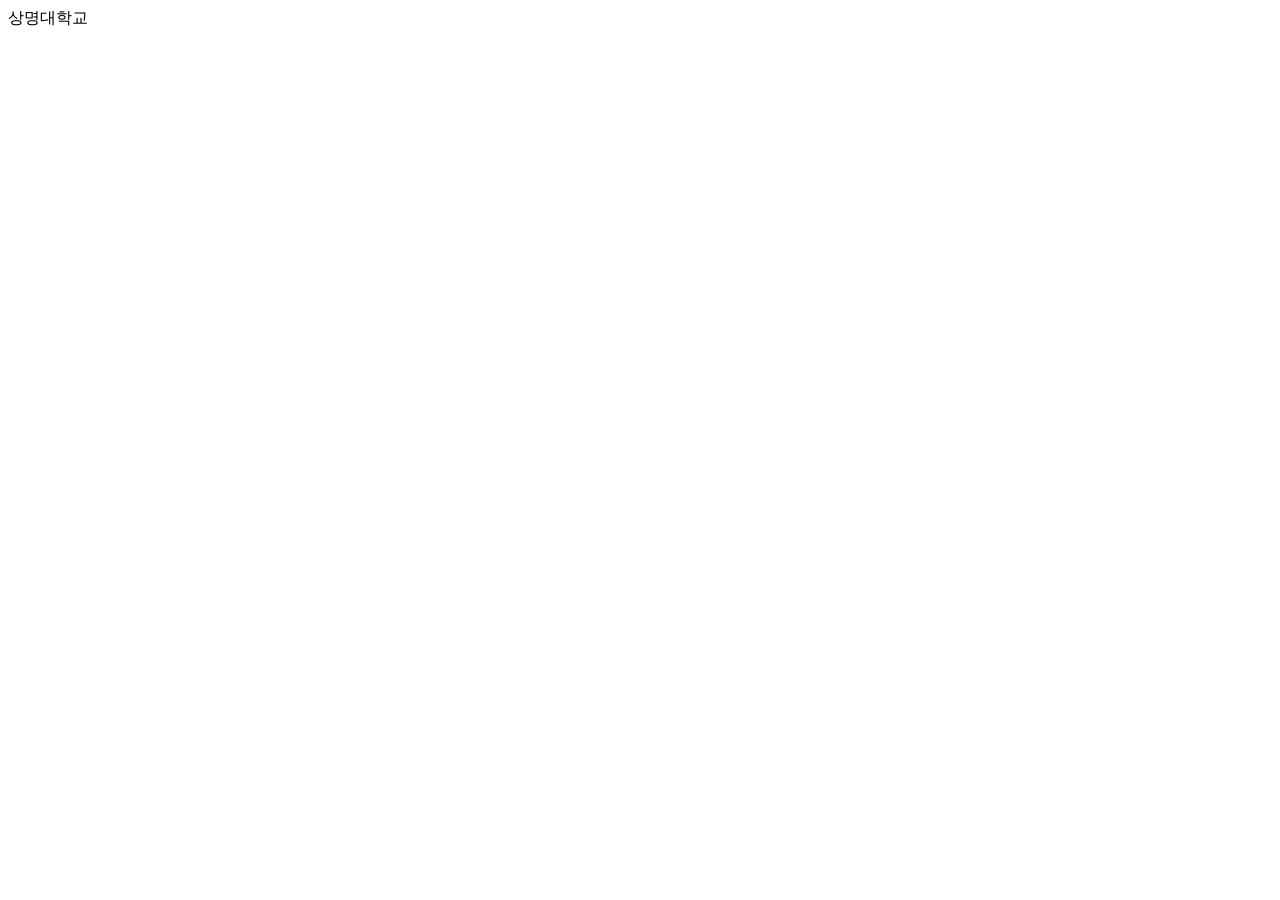
==== index.html @ 3e439102 "Create index.html" ====
<!DOCTYPE html>
<html lang="en">

<head>
    <meta charset="UTF-8">
    <meta name="viewport" content="width=device-width, initial-scale=1.0">
    <title>Document</title>
</head>

<body>
    상명대학교
</body>

</html>
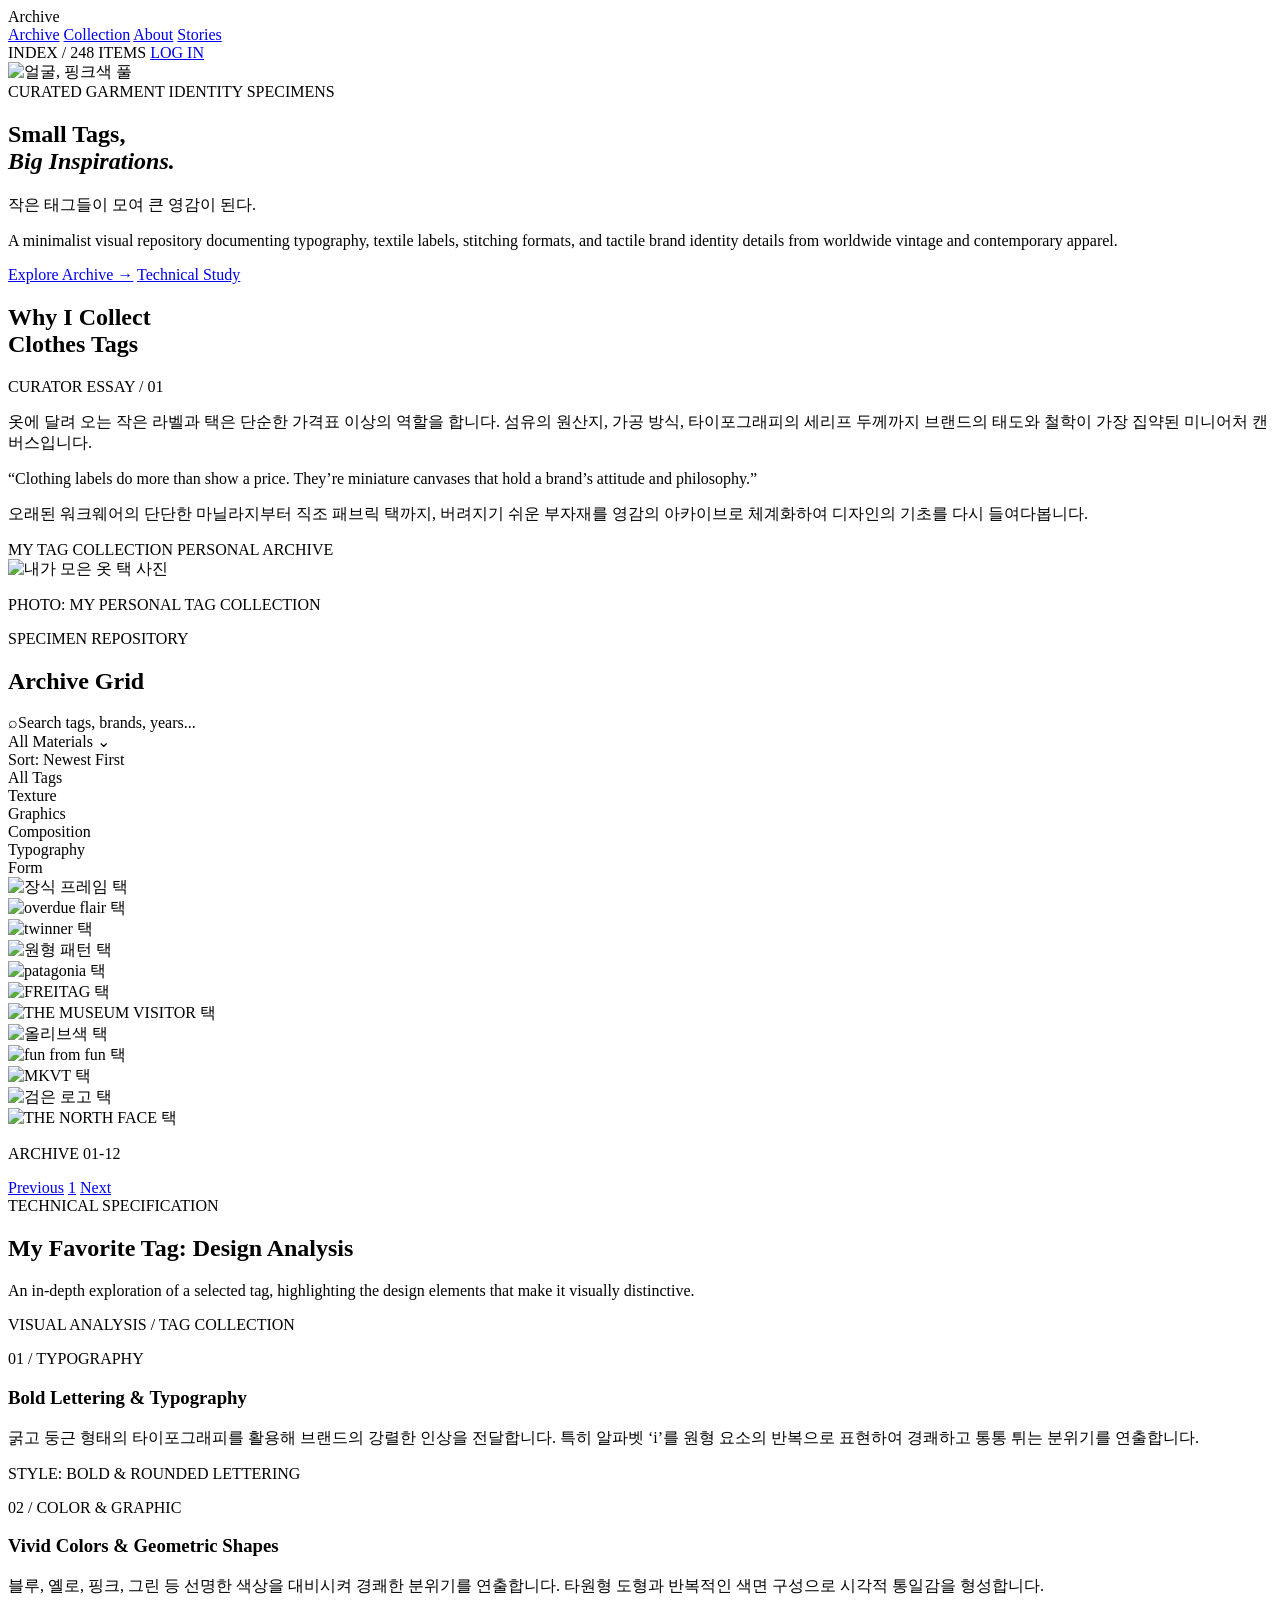
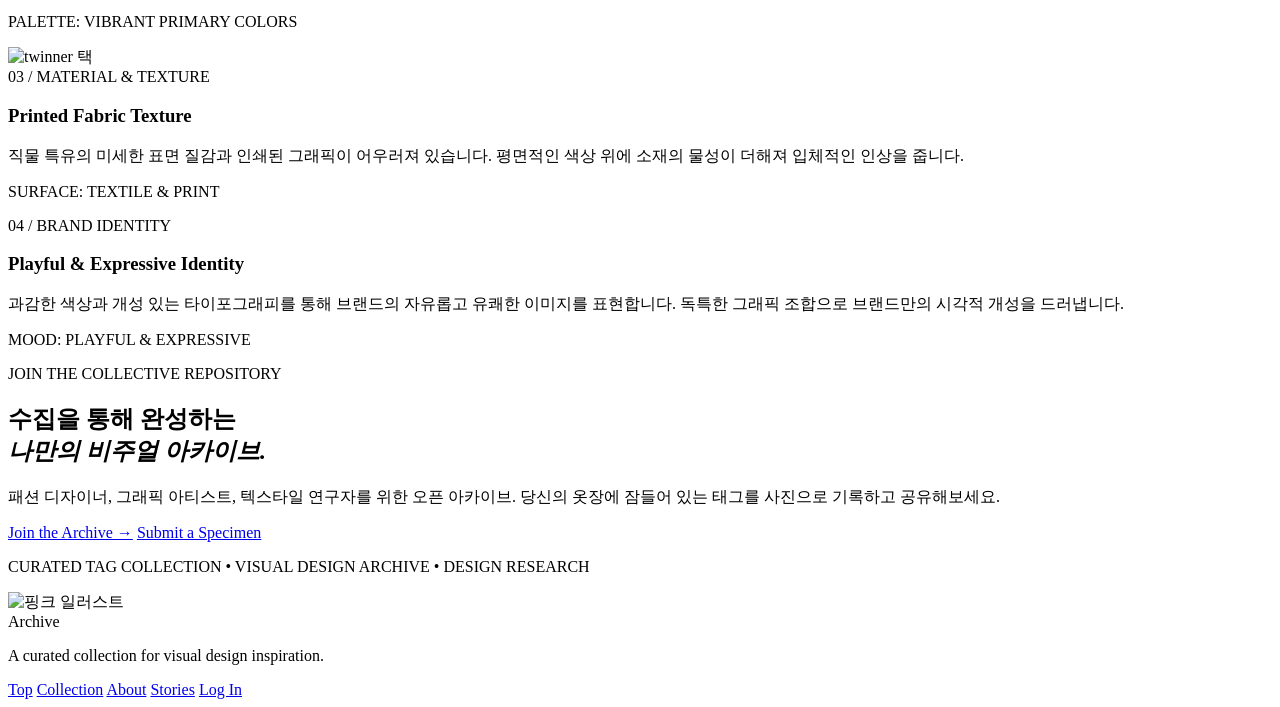
==== commit dfeb94d2: "Rename index (4).html to index.html" ====
--- a/index.html
+++ b/index.html
@@ -1,14 +1,236 @@
-<!DOCTYPE html>
+<!doctype html>
 <html lang="en">
-
-<head>
-    <meta charset="UTF-8">
-    <meta name="viewport" content="width=device-width, initial-scale=1.0">
-    <title>Document</title>
-</head>
-
-<body>
-    상명대학교
-</body>
-
-</html>+  <head>
+    <meta charset="UTF-8" />
+    <meta name="viewport" content="width=device-width, initial-scale=1.0" />
+    <title>Archive</title>
+    <link rel="stylesheet" href="index.css" />
+    <link rel="preconnect" href="https://fonts.googleapis.com" />
+    <link rel="preconnect" href="https://fonts.gstatic.com" crossorigin />
+    <link
+      href="https://fonts.googleapis.com/css2?family=JetBrains+Mono:wght@400;500&family=Noto+Sans+KR:wght@400;500;700;900&display=swap"
+      rel="stylesheet"
+    />
+  </head>
+  <body>
+    <header>
+      <div class="logo">Archive</div>
+      <nav>
+        <a href="#none">Archive</a>
+        <a href="#none">Collection</a>
+        <a href="#none">About</a>
+        <a href="#none">Stories</a>
+      </nav>
+      <div class="info">
+        <span>INDEX / 248 ITEMS</span>
+        <a class="login" href="#none">LOG IN</a>
+      </div>
+    </header>
+    <main>
+      <section class="hero">
+        <img src="images/hero.png" alt="얼굴, 핑크색 풀" />
+        <div class="txt">
+          <div class="tag">
+            <span class="dot"></span>CURATED GARMENT IDENTITY SPECIMENS
+          </div>
+          <h1>Small Tags,<br /><em>Big Inspirations.</em></h1>
+          <p class="sub">작은 태그들이 모여 큰 영감이 된다.</p>
+          <p class="desc">
+            A minimalist visual repository documenting typography, textile
+            labels, stitching formats, and tactile brand identity details from
+            worldwide vintage and contemporary apparel.
+          </p>
+          <div class="btns">
+            <a class="btn1" href="#none">Explore Archive →</a>
+            <a class="btn2" href="#none">Technical Study</a>
+          </div>
+        </div>
+      </section>
+
+      <section class="why">
+        <div class="inner">
+          <div class="left">
+            <h2>Why I Collect<br />Clothes Tags</h2>
+            <div class="essay">
+              <div class="label">CURATOR ESSAY / 01</div>
+              <p class="p1">
+                옷에 달려 오는 작은 라벨과 택은 단순한 가격표 이상의 역할을
+                합니다. 섬유의 원산지, 가공 방식, 타이포그래피의 세리프
+                두께까지 브랜드의 태도와 철학이 가장 집약된 미니어처
+                캔버스입니다.
+              </p>
+              <p class="p2">
+                “Clothing labels do more than show a price. They’re miniature
+                canvases that hold a brand’s attitude and philosophy.”
+              </p>
+              <p class="p3">
+                오래된 워크웨어의 단단한 마닐라지부터 직조 패브릭 택까지,
+                버려지기 쉬운 부자재를 영감의 아카이브로 체계화하여 디자인의
+                기초를 다시 들여다봅니다.
+              </p>
+            </div>
+          </div>
+          <div class="box">
+            <div class="top">
+              <span>MY TAG COLLECTION</span>
+              <span>PERSONAL ARCHIVE</span>
+            </div>
+            <div class="photo">
+              <img src="images/tags.jpg" alt="내가 모은 옷 택 사진" />
+            </div>
+            <p class="cap">PHOTO: MY PERSONAL TAG COLLECTION</p>
+          </div>
+        </div>
+      </section>
+            <section class="archive">
+        <div class="inner">
+          <div class="head">
+            <div>
+              <div class="label"><span class="sq"></span>SPECIMEN REPOSITORY</div>
+              <h2>Archive Grid</h2>
+            </div>
+            <div class="tools">
+              <div class="search"><span>⌕</span>Search tags, brands, years...</div>
+              <div class="select">All Materials <span>⌄</span></div>
+              <div class="select">Sort: Newest First</div>
+            </div>
+          </div>
+
+          <div class="chips">
+            <div class="chip is-active">All Tags</div>
+            <div class="chip">Texture</div>
+            <div class="chip">Graphics</div>
+            <div class="chip">Composition</div>
+            <div class="chip">Typography</div>
+            <div class="chip">Form</div>
+          </div>
+
+          <div class="card">
+            <div class="list"><img src="images/tag01.jpg" alt="장식 프레임 택" /></div>
+            <div class="list"><img src="images/tag02.jpg" alt="overdue flair 택" /></div>
+            <div class="list"><img src="images/tag03.jpg" alt="twinner 택" /></div>
+            <div class="list"><img src="images/tag04.jpg" alt="원형 패턴 택" /></div>
+            <div class="list"><img src="images/tag05.jpg" alt="patagonia 택" /></div>
+            <div class="list"><img src="images/tag06.jpg" alt="FREITAG 택" /></div>
+            <div class="list"><img src="images/tag07.jpg" alt="THE MUSEUM VISITOR 택" /></div>
+            <div class="list"><img src="images/tag08.jpg" alt="올리브색 택" /></div>
+            <div class="list"><img src="images/tag09.jpg" alt="fun from fun 택" /></div>
+            <div class="list"><img src="images/tag10.jpg" alt="MKVT 택" /></div>
+            <div class="list"><img src="images/tag11.jpg" alt="검은 로고 택" /></div>
+            <div class="list"><img src="images/tag12.jpg" alt="THE NORTH FACE 택" /></div>
+          </div>
+
+          <div class="bottom">
+            <p class="count">ARCHIVE 01-12</p>
+            <div class="pager">
+              <a class="prev" href="#none">Previous</a>
+              <a class="num" href="#none">1</a>
+              <a class="next" href="#none">Next</a>
+            </div>
+          </div>
+        </div>
+      </section>
+            <section class="fav">
+        <div class="inner">
+          <div class="label"><span class="dot"></span>TECHNICAL SPECIFICATION</div>
+          <h2>My Favorite Tag: Design Analysis</h2>
+          <p class="intro">
+            An in-depth exploration of a selected tag, highlighting the design
+            elements that make it visually distinctive.
+          </p>
+
+          <div class="panel">
+            <p class="cap">VISUAL ANALYSIS / TAG COLLECTION</p>
+            <div class="body">
+              <div class="col">
+                <div class="box">
+                  <div class="no">01 / TYPOGRAPHY</div>
+                  <h3>Bold Lettering &amp; Typography</h3>
+                  <p class="d">
+                    굵고 둥근 형태의 타이포그래피를 활용해 브랜드의 강렬한 인상을
+                    전달합니다. 특히 알파벳 ‘i’를 원형 요소의 반복으로 표현하여
+                    경쾌하고 통통 튀는 분위기를 연출합니다.
+                  </p>
+                  <p class="foot">STYLE: BOLD &amp; ROUNDED LETTERING</p>
+                </div>
+                <div class="box">
+                  <div class="no">02 / COLOR &amp; GRAPHIC</div>
+                  <h3>Vivid Colors &amp; Geometric Shapes</h3>
+                  <p class="d">
+                    블루, 옐로, 핑크, 그린 등 선명한 색상을 대비시켜 경쾌한
+                    분위기를 연출합니다. 타원형 도형과 반복적인 색면 구성으로
+                    시각적 통일감을 형성합니다.
+                  </p>
+                  <p class="foot">PALETTE: VIBRANT PRIMARY COLORS</p>
+                </div>
+              </div>
+
+              <div class="center">
+                <img src="images/tag03.jpg" alt="twinner 택" />
+                <span class="line"></span>
+                <span class="pt"></span>
+              </div>
+
+              <div class="col">
+                <div class="box">
+                  <div class="no">03 / MATERIAL &amp; TEXTURE</div>
+                  <h3>Printed Fabric Texture</h3>
+                  <p class="d">
+                    직물 특유의 미세한 표면 질감과 인쇄된 그래픽이 어우러져
+                    있습니다. 평면적인 색상 위에 소재의 물성이 더해져 입체적인
+                    인상을 줍니다.
+                  </p>
+                  <p class="foot">SURFACE: TEXTILE &amp; PRINT</p>
+                </div>
+                <div class="box">
+                  <div class="no">04 / BRAND IDENTITY</div>
+                  <h3>Playful &amp; Expressive Identity</h3>
+                  <p class="d">
+                    과감한 색상과 개성 있는 타이포그래피를 통해 브랜드의 자유롭고
+                    유쾌한 이미지를 표현합니다. 독특한 그래픽 조합으로 브랜드만의
+                    시각적 개성을 드러냅니다.
+                  </p>
+                  <p class="foot">MOOD: PLAYFUL &amp; EXPRESSIVE</p>
+                </div>
+              </div>
+            </div>
+          </div>
+        </div>
+      </section>
+            <section class="cta">
+        <div class="inner">
+          <p class="en">JOIN THE COLLECTIVE REPOSITORY</p>
+          <h2>수집을 통해 완성하는<br /><em>나만의 비주얼 아카이브.</em></h2>
+          <p class="desc">
+            패션 디자이너, 그래픽 아티스트, 텍스타일 연구자를 위한 오픈
+            아카이브. 당신의 옷장에 잠들어 있는 태그를 사진으로 기록하고
+            공유해보세요.
+          </p>
+          <div class="btns">
+            <a class="btn1" href="#none">Join the Archive →</a>
+            <a class="btn2" href="#none">Submit a Specimen</a>
+          </div>
+          <p class="note">
+            CURATED TAG COLLECTION • VISUAL DESIGN ARCHIVE • DESIGN RESEARCH
+          </p>
+        </div>
+      </section>
+    </main>
+        <footer>
+      <img src="images/coral.png" alt="핑크 일러스트" />
+      <div class="inner">
+        <div class="left">
+          <div class="logo">Archive</div>
+          <p>A curated collection for visual design inspiration.</p>
+        </div>
+        <nav>
+          <a href="#none">Top</a>
+          <a href="#none">Collection</a>
+          <a href="#none">About</a>
+          <a href="#none">Stories</a>
+          <a href="#none">Log In</a>
+        </nav>
+      </div>
+    </footer>
+  </body>
+</html>
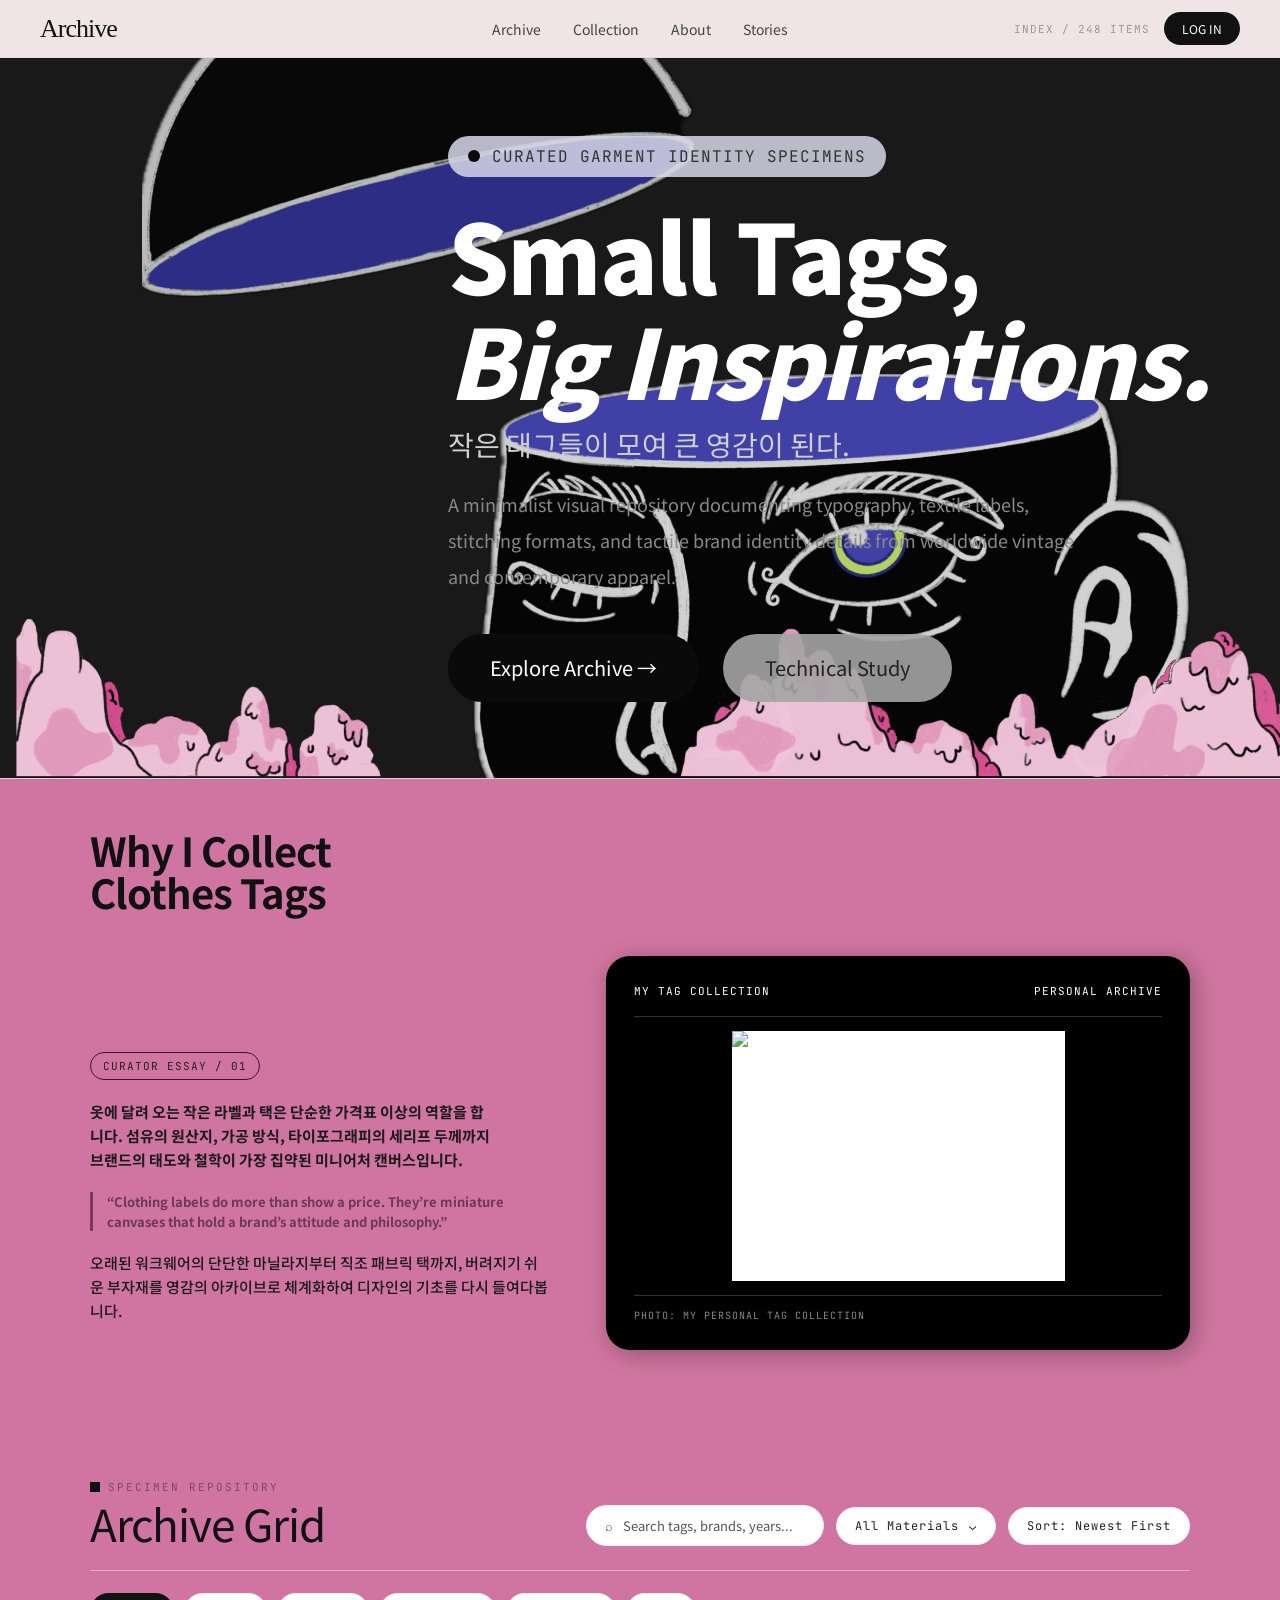
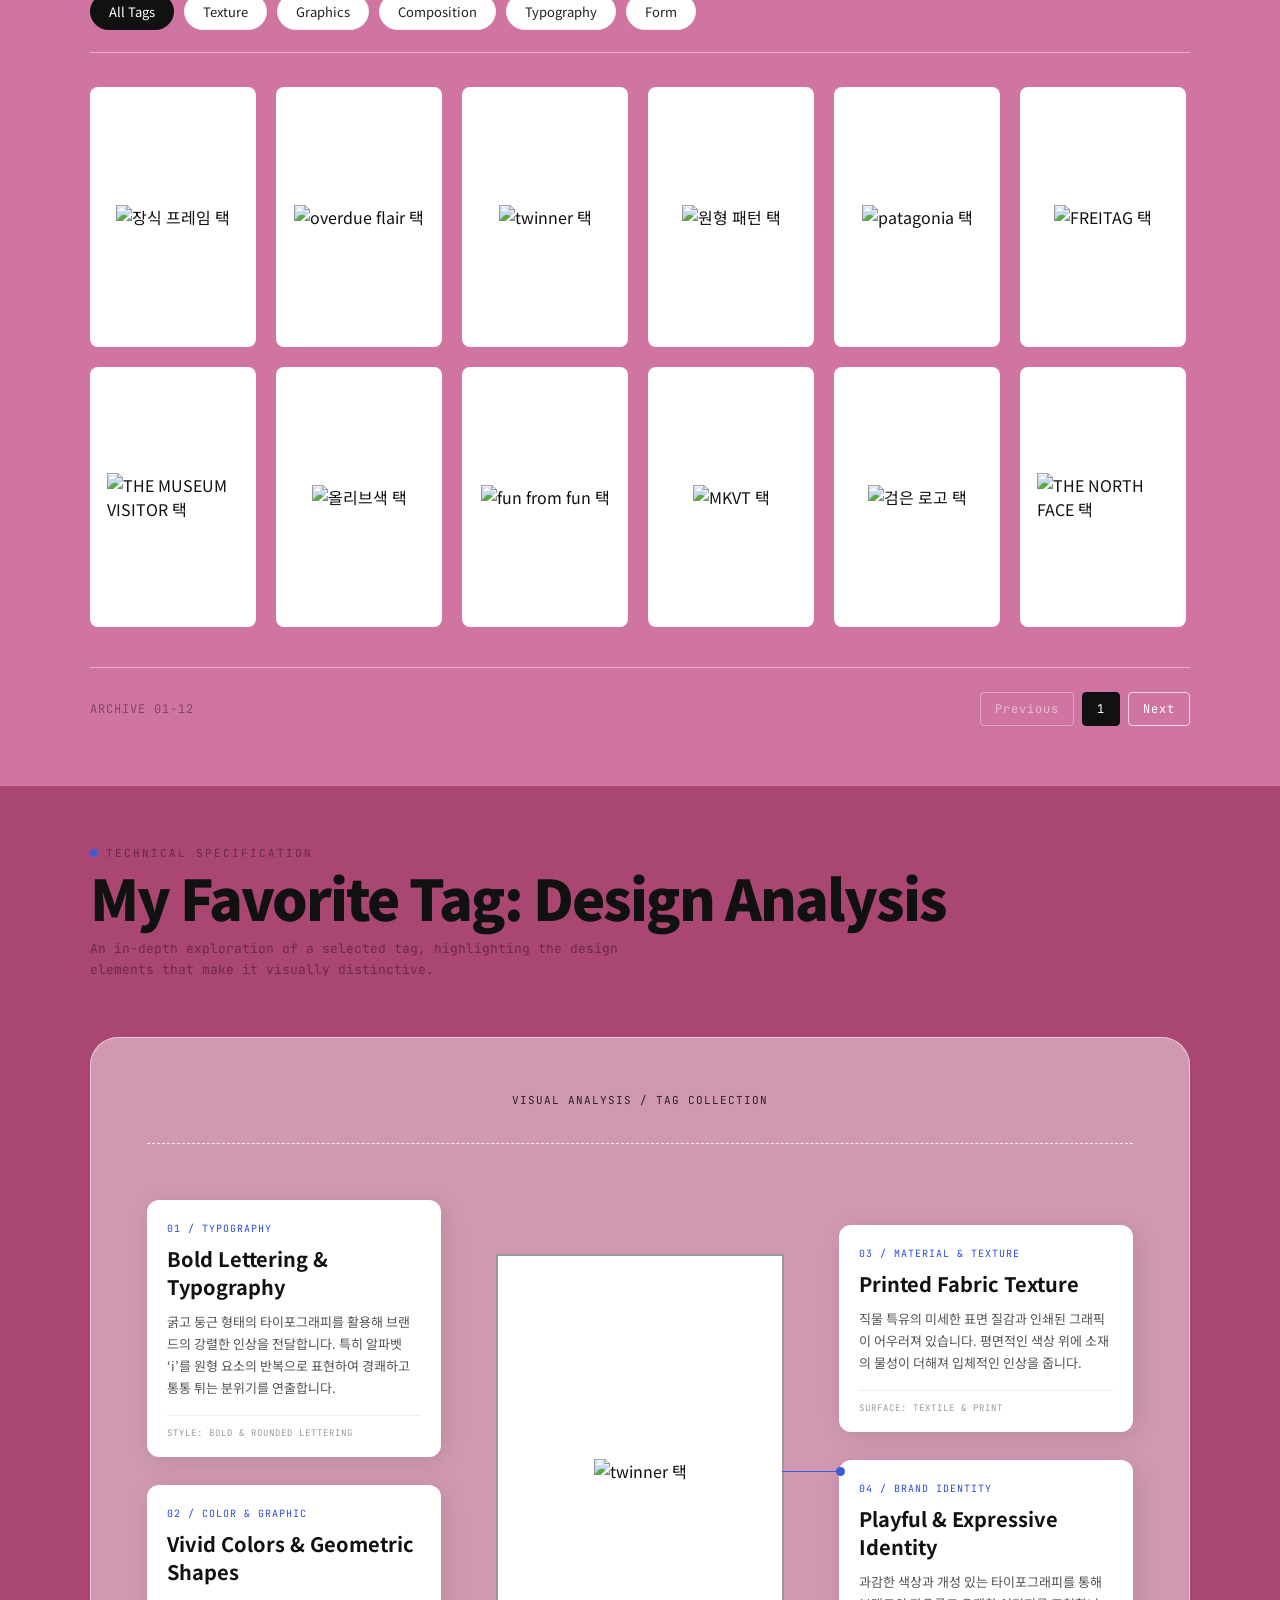
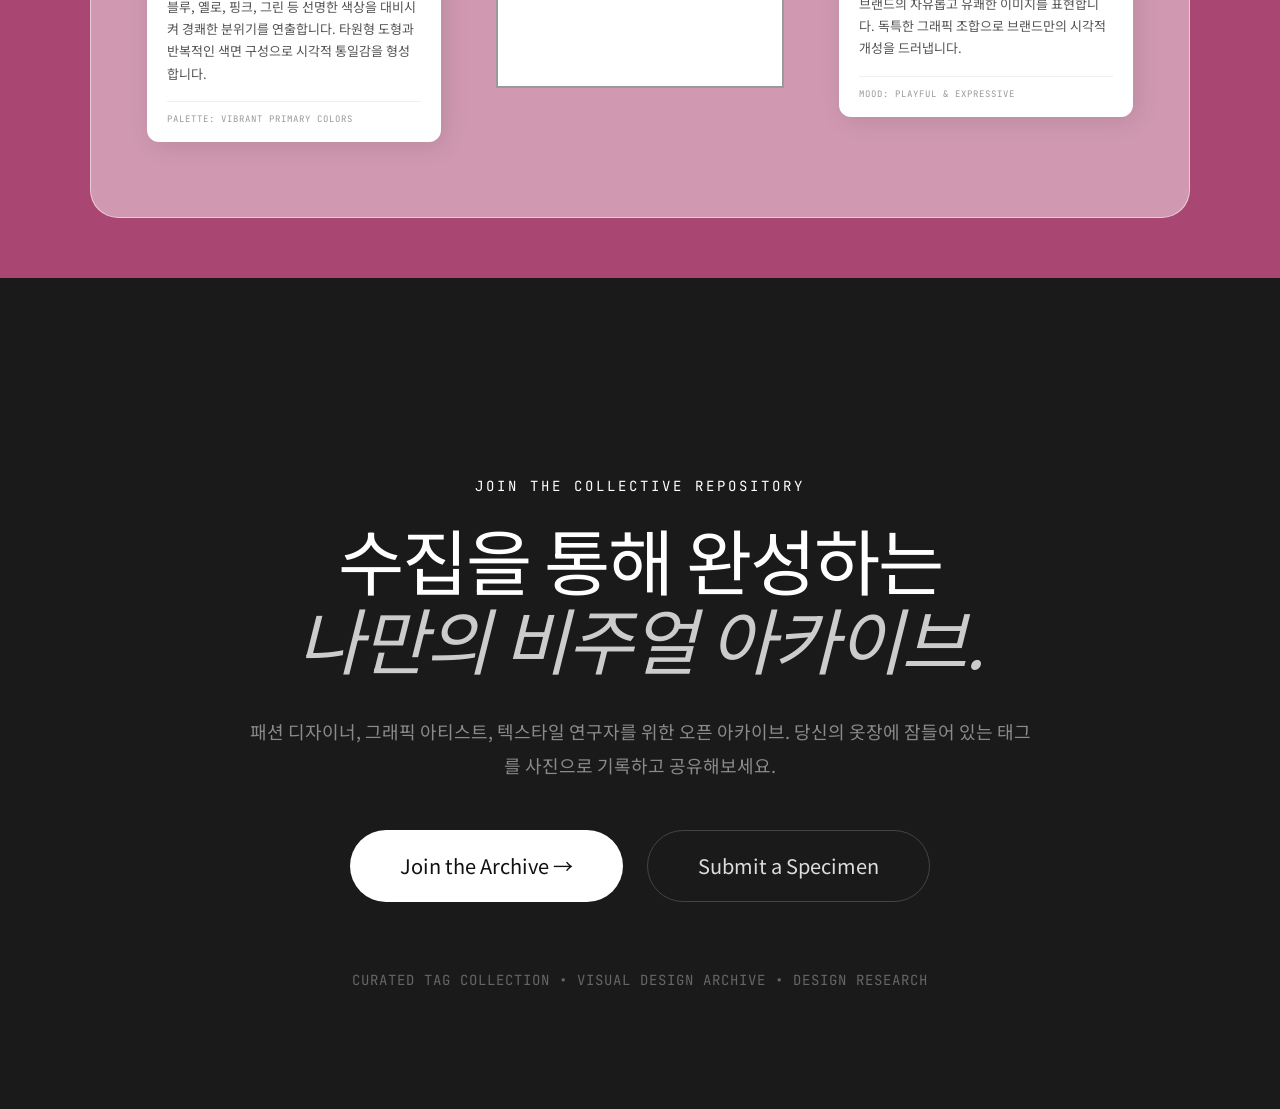
==== commit bfff1b72: "Add files via upload" ====
--- a/index.html
+++ b/index.html
@@ -216,21 +216,5 @@
         </div>
       </section>
     </main>
-        <footer>
-      <img src="images/coral.png" alt="핑크 일러스트" />
-      <div class="inner">
-        <div class="left">
-          <div class="logo">Archive</div>
-          <p>A curated collection for visual design inspiration.</p>
-        </div>
-        <nav>
-          <a href="#none">Top</a>
-          <a href="#none">Collection</a>
-          <a href="#none">About</a>
-          <a href="#none">Stories</a>
-          <a href="#none">Log In</a>
-        </nav>
-      </div>
-    </footer>
   </body>
-</html>
+</html>
--- a/index.css
+++ b/index.css
@@ -0,0 +1,957 @@
+body {
+  font-family: "Noto Sans KR", sans-serif;
+  margin: 0;
+  background-color: #1a1a1a;
+  color: #fff;
+}
+h1 {
+  font-size: 96px;
+  font-weight: 900;
+  letter-spacing: -2px;
+  line-height: 1.1em;
+  margin: 0;
+}
+h2 {
+  font-size: 40px;
+  font-weight: 700;
+  letter-spacing: -1px;
+  line-height: 1.05em;
+  margin: 0;
+}
+p {
+  font-size: 18px;
+  line-height: 2em;
+  color: #8a8a8a;
+  margin: 0;
+}
+a {
+  text-decoration: none;
+  color: #fff;
+}
+.inner {
+  width: 1100px;
+  margin: 0 auto;
+}
+
+/* ===== 상단 메뉴 ===== */
+header {
+  display: flex;
+  align-items: center;
+  padding: 12px 40px;
+  background-color: #efe4e6;
+  border-bottom: 1px solid #ddd;
+}
+header .logo {
+  flex: 1;
+  font-family: serif;
+  font-size: 26px;
+  letter-spacing: -1px;
+  color: #111;
+}
+header nav {
+  display: flex;
+  gap: 32px;
+}
+header nav a {
+  font-size: 14px;
+  color: #444;
+}
+header .info {
+  flex: 1;
+  display: flex;
+  justify-content: flex-end;
+  align-items: center;
+  gap: 14px;
+}
+header .info span {
+  font-family: "JetBrains Mono", monospace;
+  font-size: 11px;
+  letter-spacing: 1px;
+  color: #999;
+}
+header .login {
+  padding: 8px 18px;
+  border-radius: 100px;
+  background-color: #111;
+  color: #fff;
+  font-size: 12px;
+}
+
+/* ===== 히어로 ===== */
+.hero {
+  position: relative;
+}
+.hero img {
+  display: block;
+  width: 100%;
+}
+.hero .txt {
+  position: absolute;
+  top: 0;
+  left: 0;
+  width: 100%;
+  height: 100%;
+  padding-left: 35%;
+  box-sizing: border-box;
+  display: flex;
+  flex-direction: column;
+  justify-content: center;
+  align-items: flex-start;
+}
+.hero .tag {
+  background-color: rgba(215, 215, 232, 0.85);
+  color: #333;
+  font-family: "JetBrains Mono", monospace;
+  font-size: 16px;
+  letter-spacing: 1px;
+  padding: 10px 20px;
+  border-radius: 100px;
+  display: flex;
+  align-items: center;
+  gap: 12px;
+  margin-bottom: 24px;
+}
+.hero .dot {
+  width: 12px;
+  height: 12px;
+  border-radius: 50%;
+  background-color: #0a0a0a;
+}
+.hero .sub {
+  font-size: 28px;
+  line-height: 1.2em;
+  color: #cfcfcf;
+  margin-top: 16px;
+}
+.hero .desc {
+  width: 640px;
+  margin-top: 24px;
+}
+.hero .btns {
+  display: flex;
+  gap: 24px;
+  margin-top: 40px;
+}
+.hero .btns a {
+  display: flex;
+  align-items: center;
+  height: 68px;
+  padding: 0 42px;
+  border-radius: 100px;
+  font-size: 20px;
+}
+.hero .btn1 {
+  background-color: #0a0a0a;
+}
+.hero .btn2 {
+  background-color: rgba(165, 165, 165, 0.9);
+  color: #222;
+}
+
+/* ===== Why I Collect ===== */
+.why {
+  background-color: #d075a1;
+  color: #111;
+  padding: 50px 0 130px;
+}
+.why .inner {
+  display: flex;
+  justify-content: space-between;
+  align-items: flex-start;
+}
+.why .left {
+  width: 470px;
+}
+.why .essay {
+  margin-top: 138px;
+}
+.why .label {
+  display: inline-block;
+  padding: 6px 12px;
+  border: 1px solid #3a1a2a;
+  border-radius: 100px;
+  font-family: "JetBrains Mono", monospace;
+  font-size: 11px;
+  letter-spacing: 1px;
+  color: #222;
+}
+.why .p1 {
+  width: 400px;
+  margin-top: 20px;
+  font-size: 15px;
+  font-weight: 700;
+  line-height: 1.6em;
+  color: #1a1a1a;
+}
+.why .p2 {
+  width: 400px;
+  margin: 20px 0;
+  padding-left: 14px;
+  border-left: 3px solid #7a3a5a;
+  font-size: 13px;
+  font-weight: 700;
+  line-height: 1.5em;
+  color: #6b3a55;
+}
+.why .p3 {
+  width: 460px;
+  font-size: 15px;
+  font-weight: 500;
+  line-height: 1.6em;
+  color: #1a1a1a;
+}
+.why .box {
+  width: 584px;
+  margin-top: 127px;
+  padding: 28px;
+  box-sizing: border-box;
+  background-color: #000;
+  color: #fff;
+  border-radius: 24px;
+  box-shadow: 4px 4px 24px rgba(0, 0, 0, 0.3);
+}
+.why .top {
+  display: flex;
+  justify-content: space-between;
+  padding-bottom: 18px;
+  border-bottom: 1px solid #333;
+  font-family: "JetBrains Mono", monospace;
+  font-size: 11px;
+  letter-spacing: 1px;
+}
+.why .photo {
+  padding: 14px 0;
+}
+.why .photo img {
+  display: block;
+  width: 333px;
+  height: 250px;
+  margin: 0 auto;
+  background-color: #fff;
+}
+.why .cap {
+  padding-top: 14px;
+  border-top: 1px solid #333;
+  font-family: "JetBrains Mono", monospace;
+  font-size: 10px;
+  letter-spacing: 1px;
+  line-height: 1.2em;
+  color: #888;
+}
+/* ===== Archive Grid ===== */
+.archive {
+  background-color: #d075a1;
+  color: #111;
+  padding: 0 0 60px;
+}
+.archive .head {
+  display: flex;
+  justify-content: space-between;
+  align-items: flex-end;
+  padding-bottom: 24px;
+  border-bottom: 1px solid rgba(255, 255, 255, 0.4);
+}
+.archive .label {
+  display: flex;
+  align-items: center;
+  gap: 8px;
+  font-family: "JetBrains Mono", monospace;
+  font-size: 11px;
+  letter-spacing: 2px;
+  color: #7d4a63;
+}
+.archive .sq {
+  width: 10px;
+  height: 10px;
+  background-color: #111;
+}
+.archive h2 {
+  margin-top: 6px;
+  font-size: 44px;
+  font-weight: 400;
+}
+.archive .tools {
+  display: flex;
+  align-items: center;
+  gap: 12px;
+}
+.archive .tools div {
+  display: flex;
+  align-items: center;
+  gap: 10px;
+  padding: 10px 18px;
+  background-color: #fff;
+  border: 1px solid #eee;
+  border-radius: 100px;
+  font-size: 13px;
+  color: #555;
+}
+.archive .tools .search {
+  width: 200px;
+}
+.archive .tools .select {
+  font-family: "JetBrains Mono", monospace;
+  font-size: 12px;
+  letter-spacing: 1px;
+  color: #222;
+}
+
+.archive .chips {
+  display: flex;
+  gap: 10px;
+  padding: 22px 0;
+  border-bottom: 1px solid rgba(255, 255, 255, 0.4);
+}
+.archive .chip {
+  padding: 8px 18px;
+  background-color: #fff;
+  border: 1px solid #eee;
+  border-radius: 100px;
+  font-size: 13px;
+  color: #222;
+}
+.archive .chip.is-active {
+  background-color: #111;
+  border-color: #111;
+  color: #fff;
+}
+
+.archive .card {
+  display: flex;
+  flex-wrap: wrap;
+  gap: 20px;
+  padding: 34px 0 40px;
+}
+.archive .list {
+  display: flex;
+  justify-content: center;
+  align-items: center;
+  width: 166px;
+  height: 260px;
+  background-color: #fff;
+  border-radius: 8px;
+}
+.archive .list img {
+  display: block;
+  max-width: 80%;
+  max-height: 80%;
+}
+
+.archive .bottom {
+  display: flex;
+  justify-content: space-between;
+  align-items: center;
+  padding-top: 24px;
+  border-top: 1px solid rgba(255, 255, 255, 0.4);
+}
+.archive .count {
+  font-family: "JetBrains Mono", monospace;
+  font-size: 12px;
+  letter-spacing: 1px;
+  line-height: 1.2em;
+  color: #7d4a63;
+}
+.archive .pager {
+  display: flex;
+  align-items: center;
+  gap: 8px;
+}
+.archive .pager a {
+  padding: 8px 14px;
+  border: 1px solid rgba(255, 255, 255, 0.7);
+  border-radius: 4px;
+  font-family: "JetBrains Mono", monospace;
+  font-size: 12px;
+  letter-spacing: 1px;
+}
+.archive .pager .prev {
+  opacity: 0.5;
+}
+.archive .pager .num {
+  background-color: #111;
+  border-color: #111;
+}
+/* ===== My Favorite Tag ===== */
+.fav {
+  background-color: #a94672;
+  color: #111;
+  padding: 60px 0;
+}
+.fav .label {
+  display: flex;
+  align-items: center;
+  gap: 8px;
+  font-family: "JetBrains Mono", monospace;
+  font-size: 11px;
+  letter-spacing: 2px;
+  color: #6b2a4b;
+}
+.fav .dot {
+  width: 8px;
+  height: 8px;
+  border-radius: 50%;
+  background-color: #3b5bdb;
+}
+.fav h2 {
+  margin-top: 8px;
+  font-size: 56px;
+  font-weight: 900;
+  letter-spacing: -2px;
+}
+.fav .intro {
+  width: 560px;
+  margin-top: 12px;
+  font-family: "JetBrains Mono", monospace;
+  font-size: 13px;
+  line-height: 1.6em;
+  color: #6b2a4b;
+}
+
+.fav .panel {
+  margin-top: 56px;
+  padding: 56px 56px 75px;
+  box-sizing: border-box;
+  background-color: rgba(255, 255, 255, 0.45);
+  border: 1px solid rgba(255, 255, 255, 0.5);
+  border-radius: 28px;
+}
+.fav .cap {
+  padding-bottom: 36px;
+  border-bottom: 1px dashed rgba(255, 255, 255, 0.8);
+  font-family: "JetBrains Mono", monospace;
+  font-size: 11px;
+  letter-spacing: 1px;
+  line-height: 1.2em;
+  text-align: center;
+  color: #222;
+}
+.fav .body {
+  display: flex;
+  justify-content: space-between;
+  align-items: center;
+  margin-top: 56px;
+}
+.fav .col {
+  display: flex;
+  flex-direction: column;
+  gap: 28px;
+  width: 294px;
+}
+
+.fav .box {
+  padding: 22px 20px 18px;
+  box-sizing: border-box;
+  background-color: #fff;
+  border-radius: 12px;
+  box-shadow: 4px 4px 24px rgba(0, 0, 0, 0.1);
+}
+.fav .no {
+  font-family: "JetBrains Mono", monospace;
+  font-size: 10px;
+  letter-spacing: 1px;
+  color: #2a4bd8;
+}
+.fav .box h3 {
+  margin: 10px 0;
+  font-size: 20px;
+  font-weight: 700;
+  line-height: 1.4em;
+}
+.fav .box .d {
+  font-size: 13px;
+  line-height: 1.7em;
+  color: #555;
+}
+.fav .box .foot {
+  margin-top: 16px;
+  padding-top: 12px;
+  border-top: 1px solid #eee;
+  font-family: "JetBrains Mono", monospace;
+  font-size: 9px;
+  letter-spacing: 1px;
+  line-height: 1.2em;
+  color: #999;
+}
+
+.fav .center {
+  position: relative;
+  display: flex;
+  justify-content: center;
+  align-items: center;
+  width: 288px;
+  height: 434px;
+  box-sizing: border-box;
+  background-color: #fff;
+  border: 2px solid #999;
+}
+.fav .center img {
+  display: block;
+  max-width: 60%;
+  max-height: 85%;
+}
+.fav .line {
+  position: absolute;
+  top: 50%;
+  left: 100%;
+  width: 58px;
+  height: 1px;
+  background-color: #3b5bdb;
+}
+.fav .pt {
+  position: absolute;
+  top: 50%;
+  left: 100%;
+  width: 9px;
+  height: 9px;
+  margin: -4px 0 0 54px;
+  border-radius: 50%;
+  background-color: #3b5bdb;
+}
+/* ===== CTA ===== */
+.cta {
+  background-color: #1a1a1a;
+  padding: 200px 0 120px;
+  text-align: center;
+}
+.cta .en {
+  font-family: "JetBrains Mono", monospace;
+  font-size: 14px;
+  letter-spacing: 3px;
+  line-height: 1.2em;
+  color: #fff;
+}
+.cta h2 {
+  margin-top: 24px;
+  font-size: 72px;
+  font-weight: 400;
+  letter-spacing: -2px;
+  line-height: 1.1em;
+  color: #fff;
+}
+.cta h2 em {
+  color: #ccc;
+}
+.cta .desc {
+  width: 790px;
+  margin: 36px auto 0;
+  line-height: 1.9em;
+}
+.cta .btns {
+  display: flex;
+  justify-content: center;
+  gap: 24px;
+  margin-top: 48px;
+}
+.cta .btns a {
+  display: flex;
+  align-items: center;
+  height: 72px;
+  padding: 0 50px;
+  box-sizing: border-box;
+  border-radius: 100px;
+  font-size: 20px;
+}
+.cta .btn1 {
+  background-color: #fff;
+  color: #111;
+}
+.cta .btn2 {
+  border: 1px solid #444;
+  color: #ddd;
+}
+.cta .note {
+  margin-top: 70px;
+  font-family: "JetBrains Mono", monospace;
+  font-size: 14px;
+  letter-spacing: 1px;
+  line-height: 1.2em;
+  color: #666;
+}
+
+/* ===== footer ===== */
+footer {
+  position: relative;
+  height: 275px;
+  background-color: #1a1a1a;
+}
+footer img {
+  position: absolute;
+  left: 0;
+  bottom: 0;
+  width: 100%;
+}
+footer .inner {
+  position: relative;
+  display: flex;
+  justify-content: space-between;
+  align-items: flex-start;
+  padding-top: 12px;
+  border-top: 1px solid #2c2c2c;
+}
+footer .logo {
+  font-family: serif;
+  font-size: 24px;
+  letter-spacing: -1px;
+  color: #fff;
+}
+footer p {
+  margin-top: 4px;
+  font-family: "JetBrains Mono", monospace;
+  font-size: 13px;
+  line-height: 1.4em;
+  color: #666;
+}
+footer nav {
+  display: flex;
+  gap: 50px;
+  margin-top: 14px;
+}
+footer nav a {
+  font-family: "JetBrains Mono", monospace;
+  font-size: 14px;
+  color: #888;
+}
+/* ===== 애니메이션 (10주차) ===== */
+
+/* 1) hover: 원래 상태에 transition, :hover에는 바뀔 값만 */
+header nav a {
+  transition: color 0.3s ease;
+}
+header nav a:hover {
+  color: #a94672;
+}
+header .login {
+  transition: transform 0.3s ease;
+}
+header .login:hover {
+  transform: translateY(-3px);
+}
+
+.hero .btns a,
+.cta .btns a {
+  transition: transform 0.3s ease;
+}
+.hero .btns a:hover,
+.cta .btns a:hover {
+  transform: translateY(-5px);
+}
+
+.archive .chip {
+  transition: all 0.3s ease;
+}
+.archive .chip:hover {
+  background-color: #111;
+  color: #fff;
+}
+.archive .list {
+  transition: transform 0.3s ease;
+}
+.archive .list:hover {
+  transform: translateY(-10px);
+}
+
+.why .box {
+  transition: transform 0.4s ease;
+}
+.why .box:hover {
+  transform: scale(1.02);
+}
+.fav .box {
+  transition: transform 0.3s ease;
+}
+.fav .box:hover {
+  transform: translateY(-8px);
+}
+
+footer nav a {
+  transition: color 0.3s ease;
+}
+footer nav a:hover {
+  color: #fff;
+}
+
+/* 2) 등장: @keyframes로 순서표를 만들고 animation으로 연결 */
+@keyframes fadeUp {
+  from {
+    opacity: 0;
+    transform: translateY(30px);
+  }
+  to {
+    opacity: 1;
+    transform: translateY(0);
+  }
+}
+.hero .txt {
+  animation: fadeUp 0.8s ease-out forwards;
+}
+
+/* 3) 계속 반복: 뱃지의 점이 깜빡여요 */
+@keyframes blink {
+  from {
+    opacity: 1;
+  }
+  to {
+    opacity: 0.2;
+  }
+}
+.hero .dot {
+  animation: blink 0.8s ease-in-out infinite alternate;
+}
+/* ===== 반응형 (항상 맨 아래) ===== */
+@media (max-width: 1023px) {
+  .inner {
+    width: 100%;
+    padding: 0 5%;
+    box-sizing: border-box;
+  }
+  .why .inner {
+    display: block;
+  }
+  .why .left {
+    width: 100%;
+  }
+  .why .essay {
+    margin-top: 40px;
+  }
+  .why .p1,
+  .why .p2,
+  .why .p3 {
+    width: 100%;
+    box-sizing: border-box;
+  }
+  .why .box {
+    width: 100%;
+    margin-top: 40px;
+  }
+}
+
+@media (min-width: 769px) and (max-width: 1023px) {
+  h1 {
+    font-size: 48px;
+  }
+  .hero .sub {
+    font-size: 20px;
+  }
+  .hero .desc {
+    width: 460px;
+    font-size: 15px;
+  }
+  .hero .btns a {
+    height: 48px;
+    padding: 0 28px;
+    font-size: 16px;
+  }
+}
+
+@media (max-width: 768px) {
+  header {
+    padding: 12px 16px;
+  }
+  header .logo {
+    font-size: 20px;
+  }
+  header nav {
+    gap: 12px;
+  }
+  header nav a {
+    font-size: 12px;
+  }
+  header .info span {
+    display: none;
+  }
+  header .login {
+    padding: 6px 12px;
+    font-size: 11px;
+  }
+
+  .hero img {
+    position: absolute;
+    top: 80px;
+    left: 0;
+    right: 0;
+    margin: 0 auto;
+    width: 100%;
+    max-width: 400px;
+  }
+  .hero .txt {
+    position: relative;
+    height: auto;
+    padding: 24px 5% 40px;
+  }
+  .hero .tag {
+    background-color: #222;
+    color: #bbb;
+    font-size: 12px;
+    padding: 8px 16px;
+    margin-bottom: 0;
+  }
+  .hero .dot {
+    background-color: #888;
+  }
+  h1 {
+    font-size: 32px;
+    margin-top: 140px;
+  }
+  .hero .sub {
+    font-size: 18px;
+    margin-top: 32px;
+  }
+  .hero .desc {
+    width: 100%;
+    font-size: 15px;
+    margin-top: 24px;
+  }
+  .hero .btns {
+    flex-direction: column;
+    gap: 12px;
+    width: 100%;
+    margin-top: 32px;
+  }
+  .hero .btns a {
+    justify-content: center;
+    height: 52px;
+    padding: 0;
+    box-sizing: border-box;
+    font-size: 16px;
+  }
+  .hero .btn1 {
+    background-color: #fff;
+    color: #111;
+  }
+  .hero .btn2 {
+    background-color: transparent;
+    border: 1px solid #333;
+    color: #fff;
+  }
+
+  .why {
+    padding: 40px 0 60px;
+  }
+  h2 {
+    font-size: 32px;
+  }
+  .why .box {
+    padding: 20px;
+  }
+  .why .top {
+    font-size: 10px;
+  }
+  .why .photo img {
+    width: 100%;
+    height: auto;
+  }
+}
+@media (max-width: 1023px) {
+  .archive .head {
+    flex-direction: column;
+    align-items: flex-start;
+    gap: 24px;
+  }
+  .archive .tools {
+    flex-wrap: wrap;
+  }
+  .archive .chips {
+    flex-wrap: wrap;
+  }
+  .archive .card {
+    justify-content: center;
+  }
+}
+
+@media (max-width: 768px) {
+  .archive h2 {
+    font-size: 32px;
+  }
+  .archive .tools .search {
+    width: 100%;
+    box-sizing: border-box;
+  }
+  .archive .card {
+    justify-content: space-between;
+  }
+  .archive .list {
+    width: 46%;
+    height: 240px;
+  }
+}
+@media (max-width: 1023px) {
+  .fav .intro {
+    width: 100%;
+  }
+  .fav .body {
+    flex-direction: column;
+    gap: 28px;
+  }
+  .fav .col {
+    width: 100%;
+  }
+  .fav .line,
+  .fav .pt {
+    display: none;
+  }
+}
+
+@media (max-width: 768px) {
+  .fav {
+    padding: 40px 0;
+  }
+  .fav h2 {
+    font-size: 32px;
+  }
+  .fav .panel {
+    margin-top: 32px;
+    padding: 28px 5% 36px;
+  }
+}
+@media (max-width: 1023px) {
+  .cta h2 {
+    font-size: 56px;
+  }
+  .cta .desc {
+    width: 100%;
+    padding: 0 5%;
+    box-sizing: border-box;
+  }
+}
+
+@media (max-width: 768px) {
+  .cta {
+    padding: 100px 0 80px;
+  }
+  .cta .en {
+    font-size: 11px;
+  }
+  .cta h2 {
+    font-size: 34px;
+  }
+  .cta .btns {
+    flex-direction: column;
+    gap: 12px;
+    padding: 0 5%;
+  }
+  .cta .btns a {
+    justify-content: center;
+    height: 56px;
+    font-size: 16px;
+  }
+  .cta .note {
+    margin-top: 40px;
+    padding: 0 5%;
+    font-size: 10px;
+    line-height: 1.6em;
+  }
+  footer {
+    height: 240px;
+  }
+  footer .inner {
+    flex-direction: column;
+    gap: 16px;
+  }
+  footer nav {
+    gap: 20px;
+    margin-top: 0;
+  }
+  footer nav a {
+    font-size: 12px;
+  }
+}
